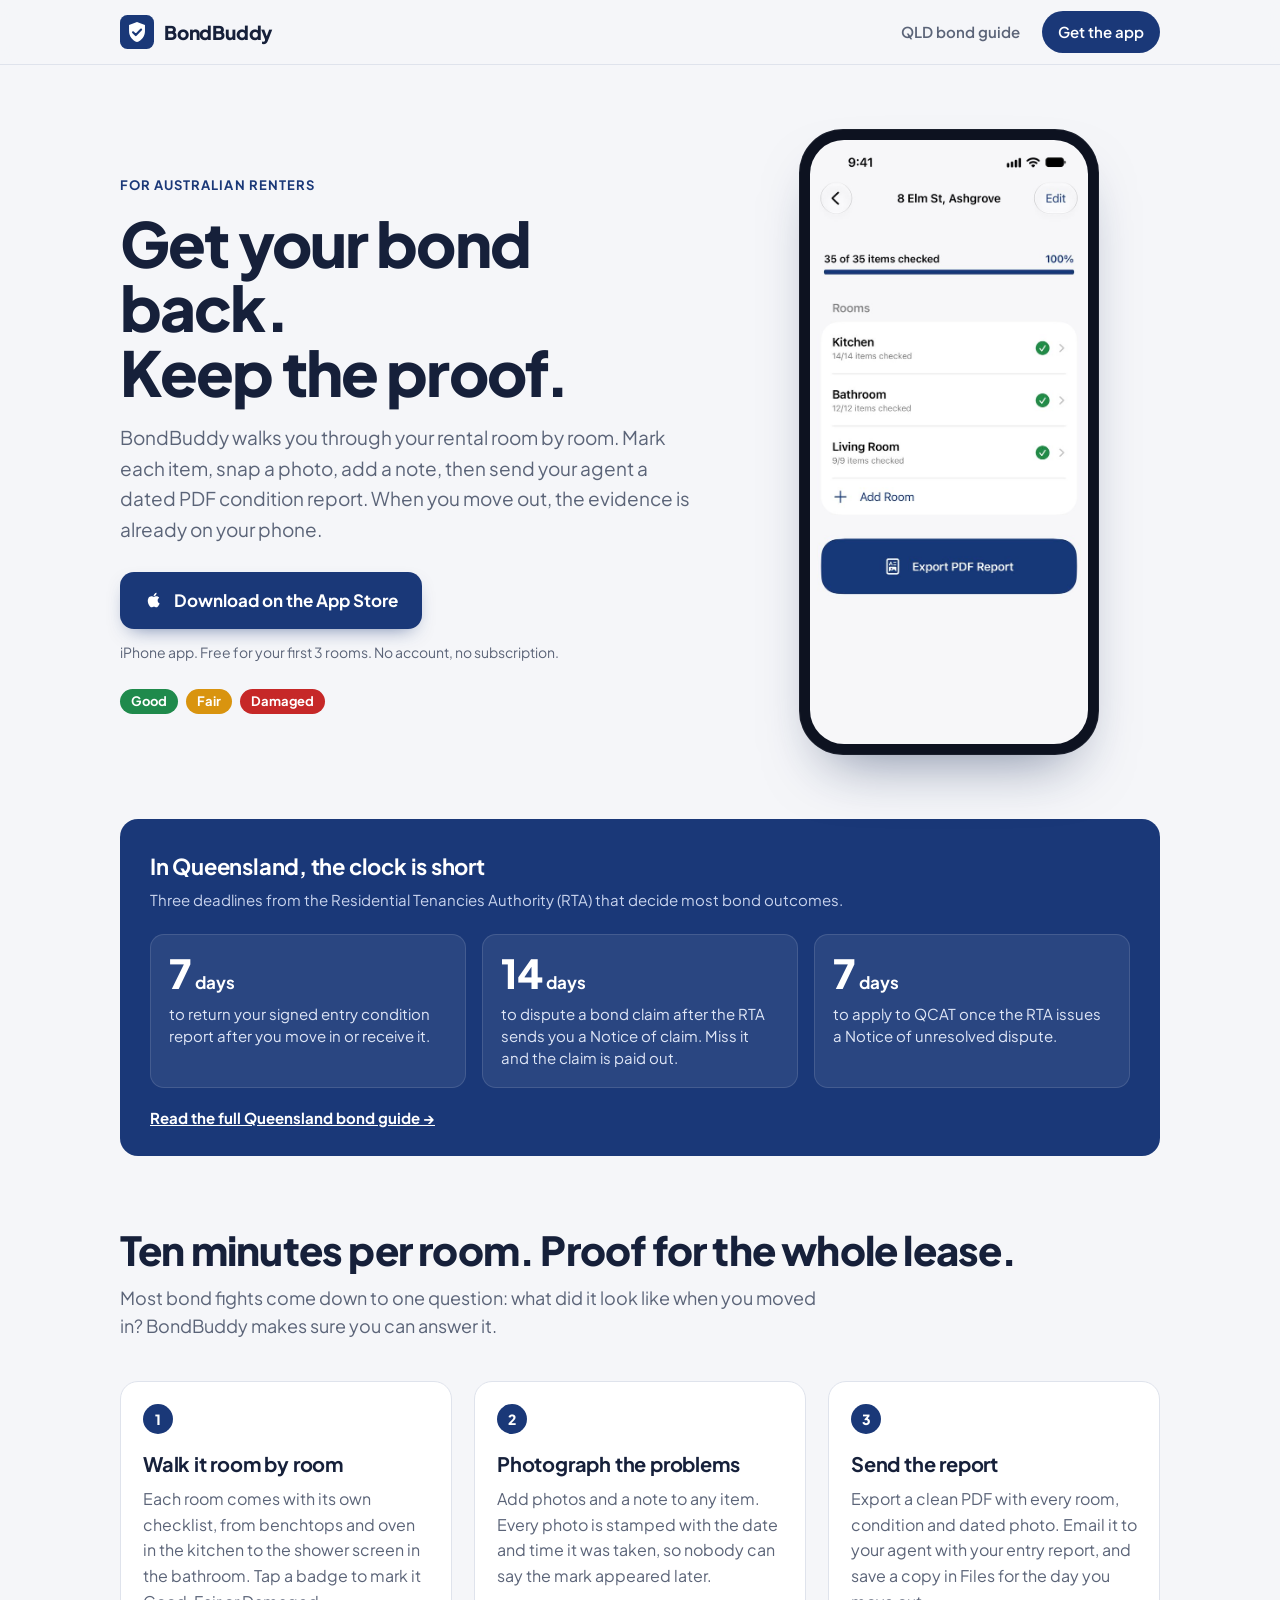
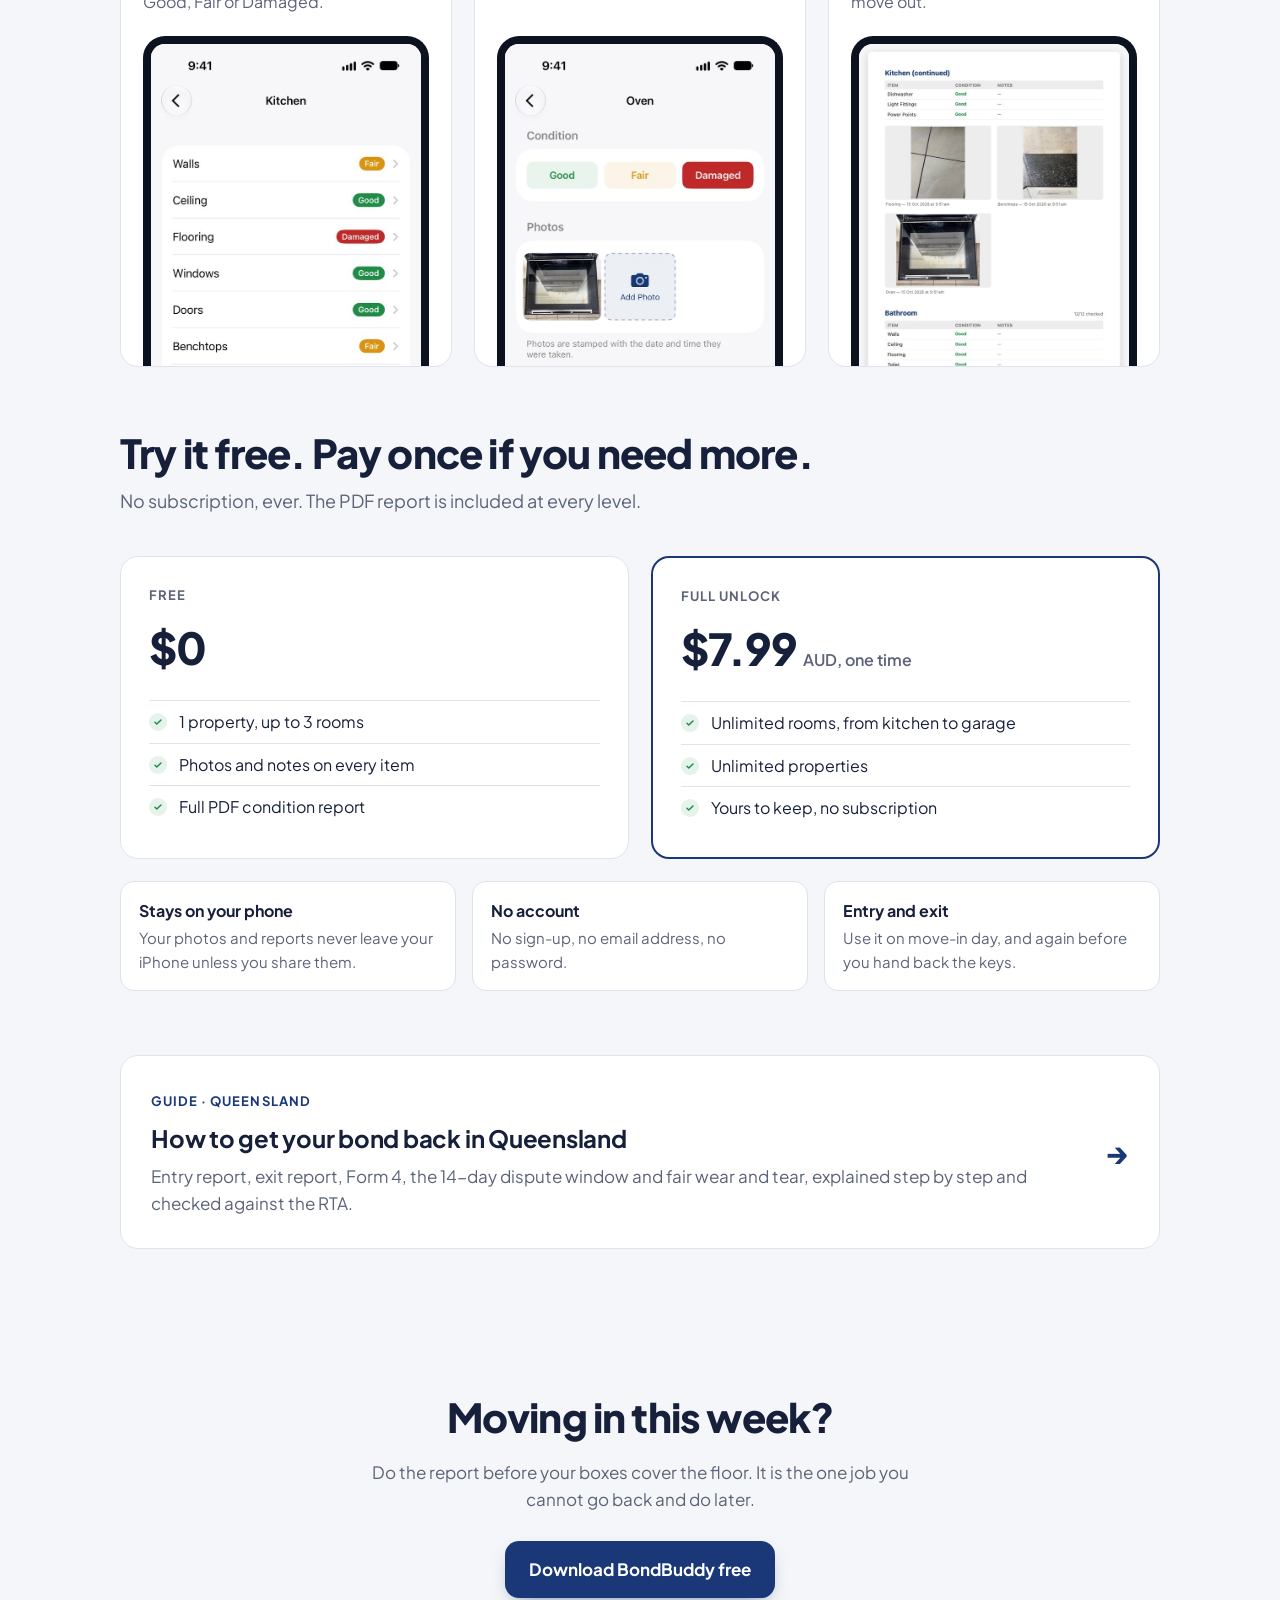
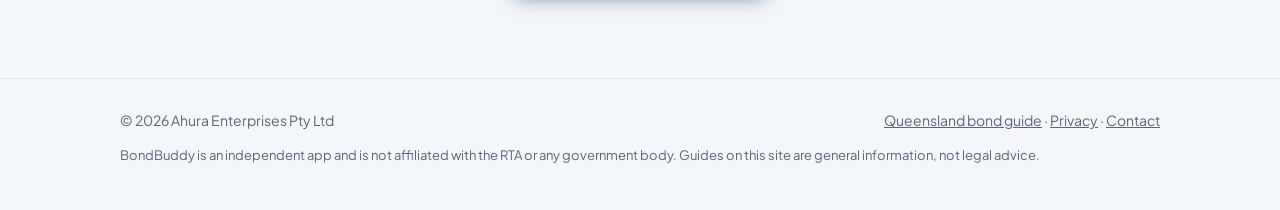
==== index.html @ a448bb07 "Add files via upload" ====
<!doctype html>
<html lang="en-AU">
<head>
  <meta charset="utf-8">
  <meta name="viewport" content="width=device-width, initial-scale=1">
  <title>BondBuddy: Rental Condition Report App for Australian Renters</title>
  <meta name="description" content="Photograph and note every room when you move in or out, then export a time-stamped PDF condition report for your agent. Free for 3 rooms. iPhone app for Australian renters.">
  <link rel="canonical" href="https://bondbuddyapp.com/">
  <link rel="icon" href="favicon.svg" type="image/svg+xml">
  <link rel="apple-touch-icon" href="apple-touch-icon.png">
  <meta name="apple-itunes-app" content="app-id=6800467754">
  <meta property="og:type" content="website">
  <meta property="og:title" content="BondBuddy: get your bond back, keep the proof">
  <meta property="og:description" content="Room-by-room condition reports with time-stamped photos, exported as a PDF for your agent.">
  <meta property="og:url" content="https://bondbuddyapp.com/">
  <meta property="og:image" content="https://bondbuddyapp.com/og-image.jpg">
  <meta name="twitter:card" content="summary_large_image">
  <link rel="preconnect" href="https://fonts.googleapis.com">
  <link rel="preconnect" href="https://fonts.gstatic.com" crossorigin>
  <link href="https://fonts.googleapis.com/css2?family=Plus+Jakarta+Sans:wght@400;600;700;800&display=swap" rel="stylesheet">
  <link rel="stylesheet" href="style.css">
  <script type="application/ld+json">
  {
    "@context": "https://schema.org",
    "@type": "MobileApplication",
    "name": "BondBuddy",
    "operatingSystem": "iOS",
    "applicationCategory": "UtilitiesApplication",
    "description": "Rental condition report app for Australian renters. Photograph and note every room, then export a time-stamped PDF report for your agent.",
    "url": "https://bondbuddyapp.com/",
    "downloadUrl": "https://apps.apple.com/app/bondbuddy/id6800467754",
    "offers": { "@type": "Offer", "price": "0", "priceCurrency": "AUD" },
    "publisher": { "@type": "Organization", "name": "Ahura Enterprises Pty Ltd" }
  }
  </script>
</head>
<body>

<header class="site-header">
  <div class="wrap">
    <a class="brand" href="./">
      <svg viewBox="0 0 64 64" aria-hidden="true"><rect width="64" height="64" rx="14" fill="#1a3878"/><path d="M32 13l15 6v11c0 10.5-6.4 17.6-15 21-8.6-3.4-15-10.5-15-21V19z" fill="#fff"/><path d="M24.5 32.5l5.2 5.2 10-10.4" fill="none" stroke="#1a3878" stroke-width="4" stroke-linecap="round" stroke-linejoin="round"/></svg>
      BondBuddy
    </a>
    <nav class="nav">
      <a class="hide-sm" href="bond-back-queensland.html">QLD bond guide</a>
      <a class="btn-small" href="https://apps.apple.com/app/apple-store/id6800467754?pt=128918970&amp;ct=bondbuddy-web&amp;mt=8">Get the app</a>
    </nav>
  </div>
</header>

<main>

  <section class="hero">
    <div class="wrap">
      <div>
        <span class="eyebrow">For Australian renters</span>
        <h1>Get your bond back. Keep&nbsp;the&nbsp;proof.</h1>
        <p class="lede">BondBuddy walks you through your rental room by room. Mark each item, snap a photo, add a note, then send your agent a dated PDF condition report. When you move out, the evidence is already on your phone.</p>
        <a class="btn" href="https://apps.apple.com/app/apple-store/id6800467754?pt=128918970&amp;ct=bondbuddy-web&amp;mt=8">
          <svg viewBox="0 0 24 24" fill="currentColor" aria-hidden="true"><path d="M16.37 12.6c-.02-2.2 1.8-3.26 1.88-3.31-1.02-1.5-2.62-1.7-3.19-1.73-1.36-.14-2.65.8-3.34.8-.69 0-1.75-.78-2.88-.76-1.48.02-2.85.86-3.61 2.19-1.54 2.67-.39 6.62 1.11 8.79.73 1.06 1.61 2.25 2.75 2.21 1.1-.04 1.52-.71 2.86-.71 1.33 0 1.71.71 2.88.69 1.19-.02 1.94-1.08 2.67-2.15.84-1.23 1.19-2.42 1.21-2.48-.03-.01-2.32-.89-2.34-3.54zM14.2 6.13c.61-.74 1.02-1.76.91-2.78-.88.04-1.94.59-2.57 1.32-.56.65-1.06 1.69-.93 2.69.98.08 1.98-.5 2.59-1.23z"/></svg>
          Download on the App Store
        </a>
        <p class="btn-note">iPhone app. Free for your first 3 rooms. No account, no subscription.</p>
        <div class="hero-badges" aria-hidden="true">
          <span class="badge good">Good</span>
          <span class="badge fair">Fair</span>
          <span class="badge damaged">Damaged</span>
        </div>
      </div>
      <div class="phone">
        <img src="shot-overview.jpg" width="640" height="1391" alt="BondBuddy showing a property with Kitchen, Bathroom and Living Room all checked, 35 of 35 items, and an Export PDF Report button">
      </div>
    </div>
  </section>

  <section class="deadlines" aria-labelledby="dl-title">
    <div class="wrap">
      <div class="panel">
        <h2 id="dl-title">In Queensland, the clock is short</h2>
        <p class="sub">Three deadlines from the Residential Tenancies Authority (RTA) that decide most bond outcomes.</p>
        <div class="deadline-grid">
          <div class="deadline">
            <div class="num">7<span>days</span></div>
            <p>to return your signed entry condition report after you move in or receive it.</p>
          </div>
          <div class="deadline">
            <div class="num">14<span>days</span></div>
            <p>to dispute a bond claim after the RTA sends you a Notice of claim. Miss it and the claim is paid out.</p>
          </div>
          <div class="deadline">
            <div class="num">7<span>days</span></div>
            <p>to apply to QCAT once the RTA issues a Notice of unresolved dispute.</p>
          </div>
        </div>
        <p class="more"><a href="bond-back-queensland.html">Read the full Queensland bond guide →</a></p>
      </div>
    </div>
  </section>

  <section class="block" aria-labelledby="how-title">
    <div class="wrap">
      <h2 id="how-title">Ten minutes per room. Proof for the whole lease.</h2>
      <p class="intro">Most bond fights come down to one question: what did it look like when you moved in? BondBuddy makes sure you can answer it.</p>
      <div class="steps">
        <article class="step">
          <div class="n">1</div>
          <h3>Walk it room by room</h3>
          <p>Each room comes with its own checklist, from benchtops and oven in the kitchen to the shower screen in the bathroom. Tap a badge to mark it Good, Fair or Damaged.</p>
          <div class="shot"><img src="shot-checklist.jpg" width="640" height="1391" loading="lazy" alt="Kitchen checklist with walls, ceiling, flooring, oven and other items marked Good, Fair or Damaged"></div>
        </article>
        <article class="step">
          <div class="n">2</div>
          <h3>Photograph the problems</h3>
          <p>Add photos and a note to any item. Every photo is stamped with the date and time it was taken, so nobody can say the mark appeared later.</p>
          <div class="shot"><img src="shot-item.jpg" width="640" height="1391" loading="lazy" alt="Oven item marked Damaged with a photo of the oven door and the note: grease stains on the inside of the oven door glass"></div>
        </article>
        <article class="step">
          <div class="n">3</div>
          <h3>Send the report</h3>
          <p>Export a clean PDF with every room, condition and dated photo. Email it to your agent with your entry report, and save a copy in Files for the day you move out.</p>
          <div class="shot"><img src="shot-report.jpg" width="640" height="881" loading="lazy" alt="Page of the exported PDF report showing kitchen items, dated photos and a bathroom table"></div>
        </article>
      </div>
    </div>
  </section>

  <section class="block" style="padding-top:0" aria-labelledby="price-title">
    <div class="wrap">
      <h2 id="price-title">Try it free. Pay once if you need more.</h2>
      <p class="intro">No subscription, ever. The PDF report is included at every level.</p>
      <div class="pricing">
        <div class="plan">
          <div class="label">Free</div>
          <div class="price">$0</div>
          <ul>
            <li>1 property, up to 3 rooms</li>
            <li>Photos and notes on every item</li>
            <li>Full PDF condition report</li>
          </ul>
        </div>
        <div class="plan featured">
          <div class="label">Full unlock</div>
          <div class="price">$7.99 <small>AUD, one time</small></div>
          <ul>
            <li>Unlimited rooms, from kitchen to garage</li>
            <li>Unlimited properties</li>
            <li>Yours to keep, no subscription</li>
          </ul>
        </div>
      </div>
      <div class="promise">
        <div><strong>Stays on your phone</strong>Your photos and reports never leave your iPhone unless you share them.</div>
        <div><strong>No account</strong>No sign-up, no email address, no password.</div>
        <div><strong>Entry and exit</strong>Use it on move-in day, and again before you hand back the keys.</div>
      </div>
    </div>
  </section>

  <section class="block" style="padding-top:0">
    <div class="wrap">
      <a class="guide-card" href="bond-back-queensland.html">
        <div>
          <span class="eyebrow">Guide · Queensland</span>
          <h3>How to get your bond back in Queensland</h3>
          <p>Entry report, exit report, Form 4, the 14-day dispute window and fair wear and tear, explained step by step and checked against the RTA.</p>
        </div>
        <div class="arrow" aria-hidden="true">→</div>
      </a>
    </div>
  </section>

  <section class="cta">
    <div class="wrap">
      <h2 class="block-h" style="font-size:clamp(28px,3.6vw,40px);letter-spacing:-0.02em;margin:0 0 10px;font-weight:800">Moving in this week?</h2>
      <p>Do the report before your boxes cover the floor. It is the one job you cannot go back and do later.</p>
      <a class="btn" href="https://apps.apple.com/app/apple-store/id6800467754?pt=128918970&amp;ct=bondbuddy-web&amp;mt=8">Download BondBuddy free</a>
    </div>
  </section>

</main>

<footer class="site-footer">
  <div class="wrap">
    <span>© 2026 Ahura Enterprises Pty Ltd</span>
    <span><a href="bond-back-queensland.html">Queensland bond guide</a> · <a href="privacy.html">Privacy</a> · <a href="mailto:ahuraenterprises@icloud.com">Contact</a></span>
    <span class="fine">BondBuddy is an independent app and is not affiliated with the RTA or any government body. Guides on this site are general information, not legal advice.</span>
  </div>
</footer>

</body>
</html>
---- style.css ----
/* BondBuddy website — shared styles */
:root {
  --navy: #1a3878;
  --navy-deep: #0f2350;
  --ink: #16203a;
  --muted: #5b6478;
  --line: #dfe3ec;
  --paper: #f5f6f9;
  --card: #ffffff;
  --good: #1f8a4c;
  --good-bg: #e5f3ea;
  --fair: #d9940f;
  --fair-bg: #fcf1dc;
  --damaged: #c62828;
  --damaged-bg: #fbe4e4;
  --radius: 18px;
  --maxw: 1080px;
}

* { box-sizing: border-box; }
html { -webkit-text-size-adjust: 100%; }
body {
  margin: 0;
  background: var(--paper);
  color: var(--ink);
  font-family: "Plus Jakarta Sans", -apple-system, BlinkMacSystemFont, "Segoe UI", sans-serif;
  font-size: 17px;
  line-height: 1.6;
}
img { max-width: 100%; height: auto; display: block; }
a { color: var(--navy); }
a:hover { color: var(--navy-deep); }

.wrap { max-width: var(--maxw); margin: 0 auto; padding: 0 20px; }

/* ---------- Header ---------- */
.site-header {
  position: sticky; top: 0; z-index: 10;
  background: rgba(245, 246, 249, 0.92);
  backdrop-filter: saturate(160%) blur(10px);
  -webkit-backdrop-filter: saturate(160%) blur(10px);
  border-bottom: 1px solid var(--line);
}
.site-header .wrap {
  display: flex; align-items: center; justify-content: space-between;
  height: 64px; gap: 16px;
}
.brand {
  display: flex; align-items: center; gap: 10px;
  text-decoration: none; color: var(--ink);
  font-weight: 800; font-size: 19px; letter-spacing: -0.01em;
}
.brand svg { width: 34px; height: 34px; flex: none; }
.nav { display: flex; align-items: center; gap: 22px; }
.nav a { text-decoration: none; color: var(--muted); font-weight: 600; font-size: 15px; }
.nav a:hover { color: var(--ink); }
.nav .btn-small {
  background: var(--navy); color: #fff; padding: 9px 16px; border-radius: 999px;
}
.nav .btn-small:hover { background: var(--navy-deep); color: #fff; }
@media (max-width: 640px) {
  .nav .hide-sm { display: none; }
}

/* ---------- Buttons ---------- */
.btn {
  display: inline-flex; align-items: center; gap: 10px;
  background: var(--navy); color: #fff; text-decoration: none;
  font-weight: 700; font-size: 17px;
  padding: 15px 24px; border-radius: 14px;
  box-shadow: 0 8px 20px -10px rgba(26, 56, 120, 0.7);
}
.btn:hover { background: var(--navy-deep); color: #fff; }
.btn svg { width: 20px; height: 20px; }
.btn-note { color: var(--muted); font-size: 14px; margin-top: 12px; }

/* ---------- Condition badges (the visual motif) ---------- */
.badge {
  display: inline-block; font-weight: 700; font-size: 13px; line-height: 1;
  padding: 6px 11px; border-radius: 999px; color: #fff; white-space: nowrap;
}
.badge.good { background: var(--good); }
.badge.fair { background: var(--fair); }
.badge.damaged { background: var(--damaged); }

/* ---------- Hero ---------- */
.hero { padding: 64px 0 40px; }
.hero .wrap {
  display: grid; grid-template-columns: 1.15fr 0.85fr; gap: 48px; align-items: center;
}
.eyebrow {
  display: inline-flex; align-items: center; gap: 8px;
  font-size: 13px; font-weight: 700; letter-spacing: 0.08em; text-transform: uppercase;
  color: var(--navy);
}
h1 {
  font-size: clamp(38px, 5.6vw, 62px); line-height: 1.04; letter-spacing: -0.03em;
  margin: 14px 0 18px; font-weight: 800;
}
h1 .strike { position: relative; white-space: nowrap; }
.lede { font-size: 19px; color: var(--muted); max-width: 34em; margin: 0 0 28px; }
.hero-badges { display: flex; gap: 8px; margin-top: 26px; flex-wrap: wrap; }

.phone {
  background: #0d1220; border-radius: 44px; padding: 11px;
  box-shadow: 0 30px 60px -28px rgba(15, 35, 80, 0.55), 0 0 0 1px rgba(255,255,255,0.06) inset;
  max-width: 300px; margin: 0 auto;
}
.phone img { border-radius: 34px; width: 100%; }

@media (max-width: 820px) {
  .hero { padding-top: 36px; }
  .hero .wrap { grid-template-columns: 1fr; gap: 36px; }
  .phone { max-width: 250px; }
}

/* ---------- Deadline strip ---------- */
.deadlines { padding: 24px 0 8px; }
.deadlines .panel {
  background: var(--navy); color: #fff; border-radius: var(--radius);
  padding: 30px 30px 26px;
}
.deadlines h2 { color: #fff; font-size: 22px; margin: 0 0 4px; letter-spacing: -0.01em; }
.deadlines .sub { color: #c9d4ee; margin: 0 0 22px; font-size: 15px; }
.deadline-grid { display: grid; grid-template-columns: repeat(3, 1fr); gap: 16px; }
.deadline {
  background: rgba(255,255,255,0.07); border: 1px solid rgba(255,255,255,0.12);
  border-radius: 14px; padding: 18px;
}
.deadline .num { font-size: 40px; font-weight: 800; line-height: 1; letter-spacing: -0.03em; }
.deadline .num span { font-size: 17px; font-weight: 700; margin-left: 4px; letter-spacing: 0; }
.deadline p { margin: 10px 0 0; font-size: 15px; color: #dfe6f6; line-height: 1.45; }
.deadlines .more { margin: 18px 0 0; font-size: 15px; }
.deadlines .more a { color: #fff; font-weight: 700; }
@media (max-width: 760px) { .deadline-grid { grid-template-columns: 1fr; } }

/* ---------- Steps ---------- */
section.block { padding: 64px 0; }
.block h2 {
  font-size: clamp(28px, 3.6vw, 40px); line-height: 1.1; letter-spacing: -0.02em;
  margin: 0 0 12px; font-weight: 800;
}
.block .intro { color: var(--muted); max-width: 40em; margin: 0 0 40px; font-size: 18px; }

.steps { display: grid; grid-template-columns: repeat(3, 1fr); gap: 22px; }
.step {
  background: var(--card); border: 1px solid var(--line); border-radius: var(--radius);
  padding: 22px 22px 0; display: flex; flex-direction: column; overflow: hidden;
}
.step .n {
  width: 30px; height: 30px; border-radius: 50%; background: var(--navy); color: #fff;
  display: grid; place-items: center; font-weight: 800; font-size: 14px;
}
.step h3 { font-size: 20px; margin: 14px 0 6px; letter-spacing: -0.01em; }
.step p { margin: 0 0 22px; color: var(--muted); font-size: 16px; }
.step .shot {
  margin-top: auto; border-radius: 22px 22px 0 0; overflow: hidden;
  border: 8px solid #0d1220; border-bottom: 0; max-height: 330px;
}
@media (max-width: 860px) { .steps { grid-template-columns: 1fr; } .step .shot { max-width: 300px; margin-left: auto; margin-right: auto; } }

/* ---------- Pricing ---------- */
.pricing { display: grid; grid-template-columns: 1fr 1fr; gap: 22px; }
.plan {
  background: var(--card); border: 1px solid var(--line); border-radius: var(--radius);
  padding: 28px;
}
.plan.featured { border: 2px solid var(--navy); }
.plan .label { font-size: 13px; font-weight: 700; letter-spacing: 0.08em; text-transform: uppercase; color: var(--muted); }
.plan .price { font-size: 44px; font-weight: 800; letter-spacing: -0.03em; margin: 6px 0 2px; }
.plan .price small { font-size: 16px; font-weight: 600; color: var(--muted); letter-spacing: 0; }
.plan ul { list-style: none; padding: 0; margin: 18px 0 0; }
.plan li { padding: 8px 0 8px 30px; position: relative; border-top: 1px solid var(--line); font-size: 16px; }
.plan li::before {
  content: ""; position: absolute; left: 0; top: 12px; width: 18px; height: 18px; border-radius: 50%;
  background: var(--good-bg) url("data:image/svg+xml,%3Csvg xmlns='http://www.w3.org/2000/svg' viewBox='0 0 20 20'%3E%3Cpath d='M5 10.5l3 3 7-7' fill='none' stroke='%231f8a4c' stroke-width='2.4' stroke-linecap='round' stroke-linejoin='round'/%3E%3C/svg%3E") center/12px no-repeat;
}
.promise {
  margin-top: 22px; display: grid; grid-template-columns: repeat(3, 1fr); gap: 16px;
}
.promise div { background: var(--card); border: 1px solid var(--line); border-radius: 14px; padding: 16px 18px; font-size: 15px; color: var(--muted); }
.promise strong { display: block; color: var(--ink); font-size: 16px; margin-bottom: 2px; }
@media (max-width: 760px) { .pricing, .promise { grid-template-columns: 1fr; } }

/* ---------- Guide card ---------- */
.guide-card {
  display: grid; grid-template-columns: 1fr auto; gap: 24px; align-items: center;
  background: var(--card); border: 1px solid var(--line); border-radius: var(--radius); padding: 30px;
  text-decoration: none; color: var(--ink);
}
.guide-card:hover { border-color: var(--navy); }
.guide-card h3 { font-size: 24px; margin: 6px 0 6px; letter-spacing: -0.01em; }
.guide-card p { margin: 0; color: var(--muted); }
.guide-card .arrow { font-size: 30px; color: var(--navy); font-weight: 800; }

/* ---------- Final CTA ---------- */
.cta { text-align: center; padding: 72px 0 80px; }
.cta h2 { margin-bottom: 10px; }
.cta p { color: var(--muted); margin: 0 auto 28px; max-width: 32em; }

/* ---------- Footer ---------- */
.site-footer { border-top: 1px solid var(--line); padding: 30px 0 44px; font-size: 14px; color: var(--muted); }
.site-footer .wrap { display: flex; flex-wrap: wrap; justify-content: space-between; gap: 14px 30px; }
.site-footer a { color: var(--muted); }
.site-footer .fine { flex-basis: 100%; font-size: 13px; }

/* ---------- Article (guide pages) ---------- */
.article { padding: 44px 0 30px; }
.article .wrap { max-width: 760px; }
.crumbs { font-size: 14px; color: var(--muted); }
.crumbs a { color: var(--muted); }
.article h1 { font-size: clamp(34px, 5vw, 50px); margin-top: 10px; }
.checked {
  display: inline-flex; align-items: center; gap: 8px; font-size: 14px; color: var(--good);
  background: var(--good-bg); padding: 6px 12px; border-radius: 999px; font-weight: 600;
}
.article h2 {
  font-size: 28px; letter-spacing: -0.02em; line-height: 1.2; margin: 48px 0 12px; font-weight: 800;
  scroll-margin-top: 80px;
}
.article h3 { font-size: 20px; margin: 28px 0 8px; }
.article p, .article li { font-size: 17.5px; }
.article ul, .article ol { padding-left: 22px; }
.article li { margin: 6px 0; }
.form-tag {
  font-size: 0.85em; font-weight: 700; color: var(--navy); background: #e6ecf8;
  padding: 2px 8px; border-radius: 6px; white-space: nowrap;
}

.answer {
  background: var(--card); border: 1px solid var(--line); border-left: 5px solid var(--navy);
  border-radius: 14px; padding: 20px 22px; margin: 26px 0;
}
.answer p { margin: 0; }

.timeline { list-style: none; padding: 0 !important; margin: 26px 0; position: relative; }
.timeline::before { content: ""; position: absolute; left: 15px; top: 8px; bottom: 8px; width: 2px; background: var(--line); }
.timeline li { position: relative; padding: 0 0 18px 48px; margin: 0; }
.timeline li::before {
  content: ""; position: absolute; left: 7px; top: 6px; width: 18px; height: 18px; border-radius: 50%;
  background: var(--card); border: 3px solid var(--navy);
}
.timeline strong { display: block; }
.timeline span { color: var(--muted); font-size: 16px; }

.toc { background: var(--card); border: 1px solid var(--line); border-radius: 14px; padding: 18px 22px; margin: 26px 0; }
.toc strong { font-size: 14px; letter-spacing: 0.06em; text-transform: uppercase; color: var(--muted); }
.toc ol { margin: 8px 0 0; }
.toc li { font-size: 16px; margin: 4px 0; }

table.compare { width: 100%; border-collapse: separate; border-spacing: 0; margin: 20px 0; font-size: 16px; background: var(--card); border: 1px solid var(--line); border-radius: 14px; overflow: hidden; }
table.compare th, table.compare td { text-align: left; padding: 13px 16px; vertical-align: top; border-top: 1px solid var(--line); }
table.compare thead th { border-top: 0; background: #eef1f7; font-size: 14px; }
table.compare td:first-child { width: 50%; }
@media (max-width: 600px) {
  table.compare, table.compare tbody, table.compare tr, table.compare td { display: block; width: 100% !important; }
  table.compare thead { display: none; }
  table.compare tr { border-top: 1px solid var(--line); padding: 6px 0; }
  table.compare td { border: 0; padding: 6px 16px; }
  table.compare td::before { content: attr(data-label); display: block; margin-bottom: 4px; }
}

.tip {
  background: var(--fair-bg); border-radius: 14px; padding: 18px 22px; margin: 22px 0;
}
.tip p { margin: 0; }
.tip strong { color: #8a5a00; }

.checklist { list-style: none; padding: 0 !important; }
.checklist li { padding-left: 34px; position: relative; }
.checklist li::before {
  content: ""; position: absolute; left: 0; top: 4px; width: 20px; height: 20px; border-radius: 6px;
  border: 2px solid var(--navy);
}

.app-box {
  display: grid; grid-template-columns: 120px 1fr; gap: 22px; align-items: center;
  background: var(--card); border: 1px solid var(--line); border-radius: var(--radius); padding: 22px; margin: 40px 0 10px;
}
.app-box img { border-radius: 16px; border: 6px solid #0d1220; }
.app-box h3 { margin: 0 0 6px; }
.app-box p { margin: 0 0 14px; color: var(--muted); font-size: 16px; }
@media (max-width: 560px) { .app-box { grid-template-columns: 1fr; } .app-box img { max-width: 140px; } }

.sources { font-size: 15px; color: var(--muted); border-top: 1px solid var(--line); margin-top: 48px; padding-top: 10px; }
.sources li { font-size: 15px; }
.disclaimer { font-size: 14px; color: var(--muted); }
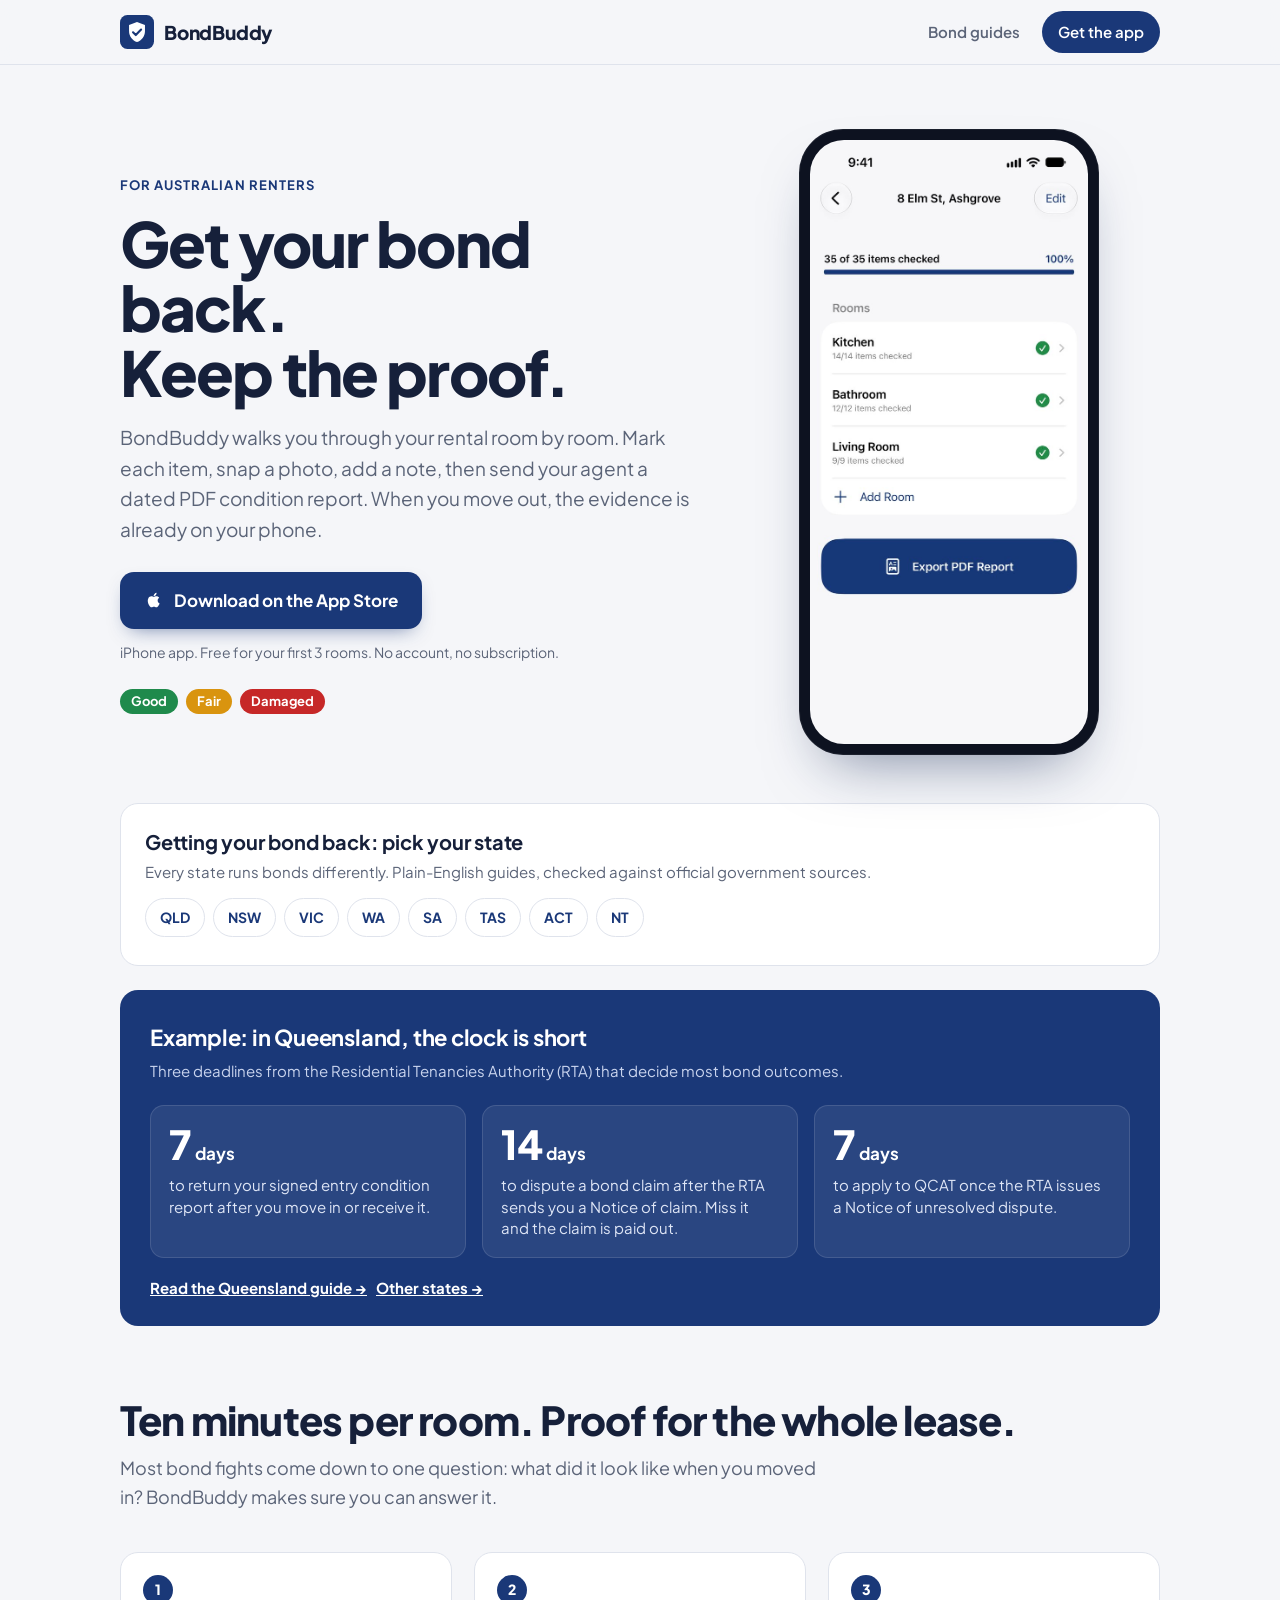
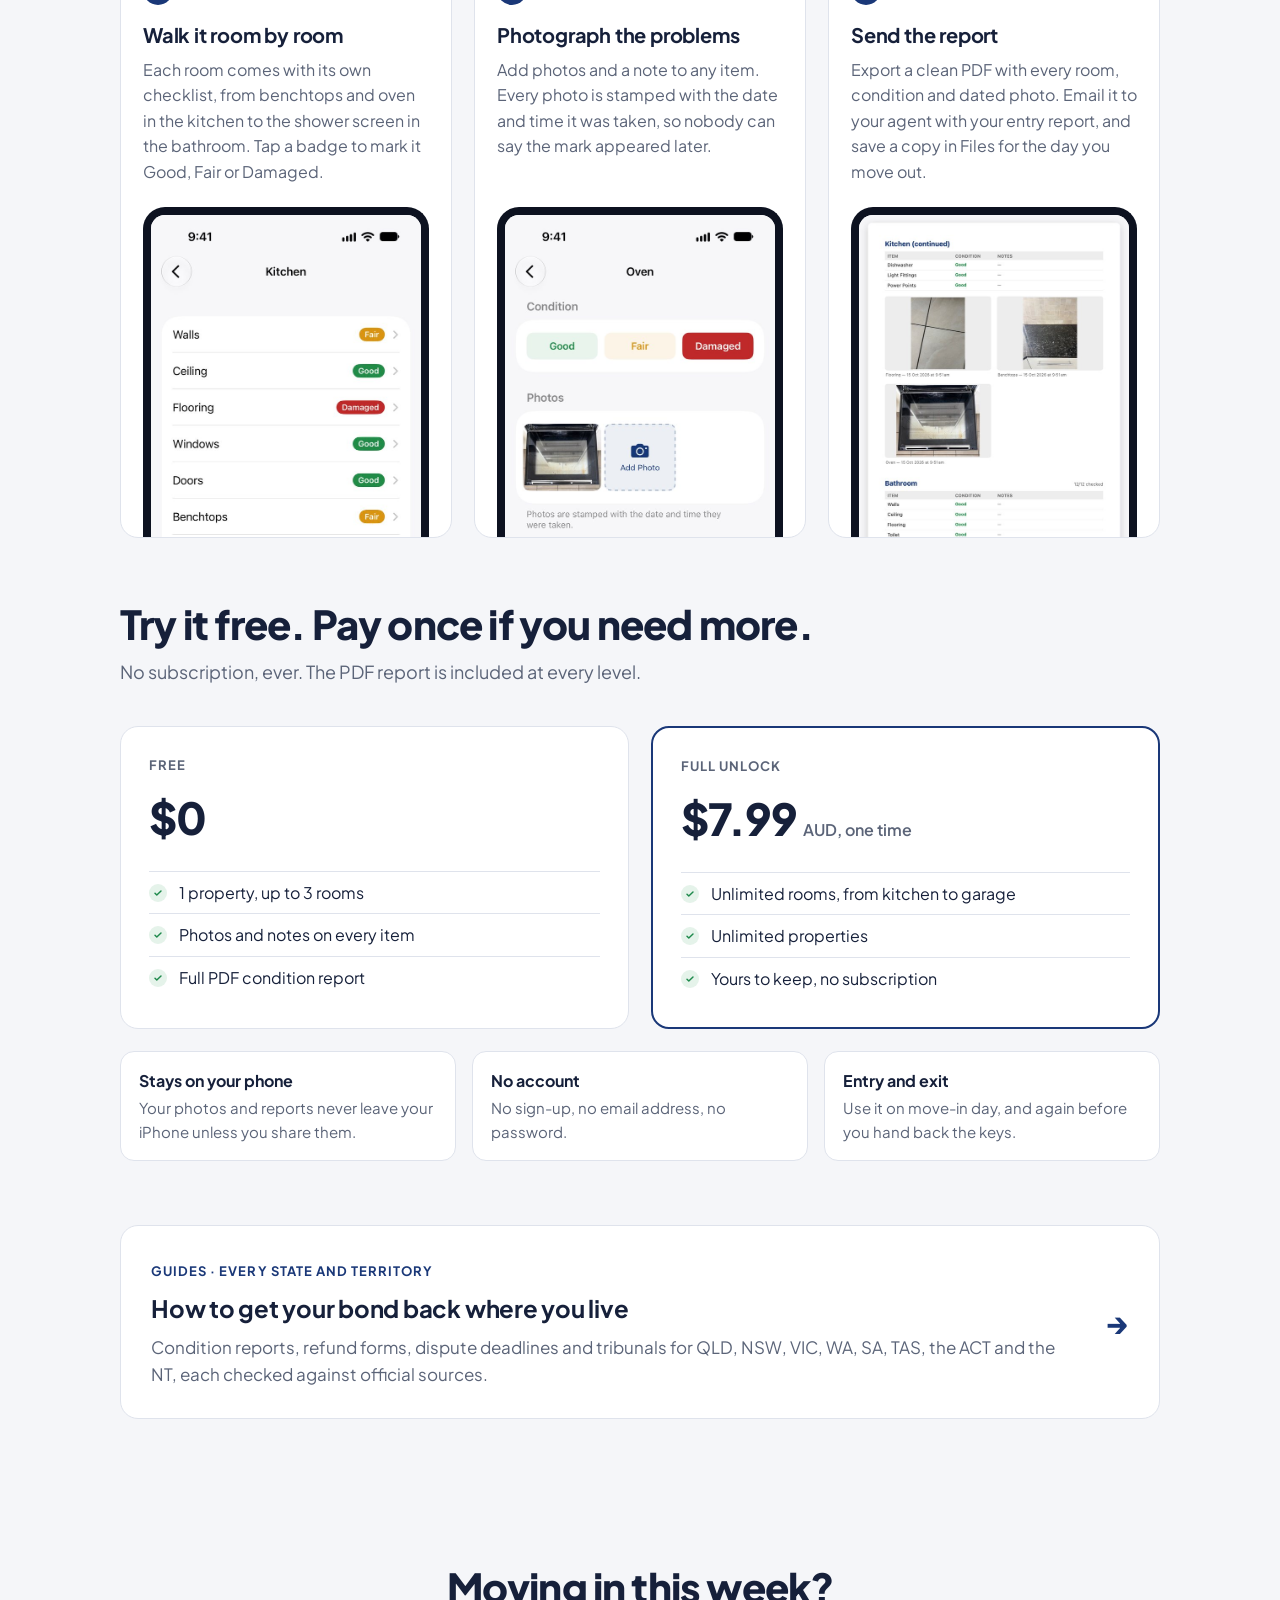
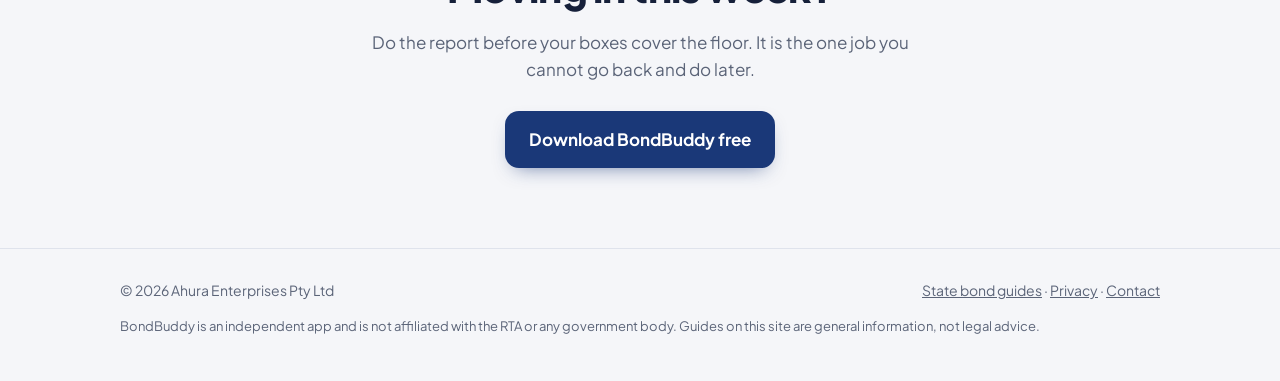
==== commit 14216afd: "Add files via upload" ====
--- a/index.html
+++ b/index.html
@@ -43,7 +43,7 @@
       BondBuddy
     </a>
     <nav class="nav">
-      <a class="hide-sm" href="bond-back-queensland.html">QLD bond guide</a>
+      <a class="hide-sm" href="guides.html">Bond guides</a>
       <a class="btn-small" href="https://apps.apple.com/app/apple-store/id6800467754?pt=128918970&amp;ct=bondbuddy-web&amp;mt=8">Get the app</a>
     </nav>
   </div>
@@ -74,10 +74,20 @@
     </div>
   </section>
 
+  <section class="states-band" aria-labelledby="st-title">
+    <div class="wrap">
+      <div class="panel">
+        <h2 id="st-title">Getting your bond back: pick your state</h2>
+        <p>Every state runs bonds differently. Plain-English guides, checked against official government sources.</p>
+        <nav class="state-row" aria-label="Bond guides by state"><a href="bond-back-queensland.html">QLD</a><a href="bond-back-nsw.html">NSW</a><a href="bond-back-victoria.html">VIC</a><a href="bond-back-wa.html">WA</a><a href="bond-back-sa.html">SA</a><a href="bond-back-tasmania.html">TAS</a><a href="bond-back-act.html">ACT</a><a href="bond-back-nt.html">NT</a></nav>
+      </div>
+    </div>
+  </section>
+
   <section class="deadlines" aria-labelledby="dl-title">
     <div class="wrap">
       <div class="panel">
-        <h2 id="dl-title">In Queensland, the clock is short</h2>
+        <h2 id="dl-title">Example: in Queensland, the clock is short</h2>
         <p class="sub">Three deadlines from the Residential Tenancies Authority (RTA) that decide most bond outcomes.</p>
         <div class="deadline-grid">
           <div class="deadline">
@@ -93,7 +103,7 @@
             <p>to apply to QCAT once the RTA issues a Notice of unresolved dispute.</p>
           </div>
         </div>
-        <p class="more"><a href="bond-back-queensland.html">Read the full Queensland bond guide →</a></p>
+        <p class="more"><a href="bond-back-queensland.html">Read the Queensland guide →</a> &nbsp; <a href="guides.html">Other states →</a></p>
       </div>
     </div>
   </section>
@@ -159,11 +169,11 @@
 
   <section class="block" style="padding-top:0">
     <div class="wrap">
-      <a class="guide-card" href="bond-back-queensland.html">
+      <a class="guide-card" href="guides.html">
         <div>
-          <span class="eyebrow">Guide · Queensland</span>
-          <h3>How to get your bond back in Queensland</h3>
-          <p>Entry report, exit report, Form 4, the 14-day dispute window and fair wear and tear, explained step by step and checked against the RTA.</p>
+          <span class="eyebrow">Guides · Every state and territory</span>
+          <h3>How to get your bond back where you live</h3>
+          <p>Condition reports, refund forms, dispute deadlines and tribunals for QLD, NSW, VIC, WA, SA, TAS, the ACT and the NT, each checked against official sources.</p>
         </div>
         <div class="arrow" aria-hidden="true">→</div>
       </a>
@@ -183,7 +193,7 @@
 <footer class="site-footer">
   <div class="wrap">
     <span>© 2026 Ahura Enterprises Pty Ltd</span>
-    <span><a href="bond-back-queensland.html">Queensland bond guide</a> · <a href="privacy.html">Privacy</a> · <a href="mailto:ahuraenterprises@icloud.com">Contact</a></span>
+    <span><a href="guides.html">State bond guides</a> · <a href="privacy.html">Privacy</a> · <a href="mailto:ahuraenterprises@icloud.com">Contact</a></span>
     <span class="fine">BondBuddy is an independent app and is not affiliated with the RTA or any government body. Guides on this site are general information, not legal advice.</span>
   </div>
 </footer>
--- a/style.css
+++ b/style.css
@@ -285,3 +285,22 @@
 .sources { font-size: 15px; color: var(--muted); border-top: 1px solid var(--line); margin-top: 48px; padding-top: 10px; }
 .sources li { font-size: 15px; }
 .disclaimer { font-size: 14px; color: var(--muted); }
+
+/* ---------- State chooser ---------- */
+.state-row { display: flex; flex-wrap: wrap; gap: 8px; margin: 14px 0 6px; }
+.state-row a {
+  text-decoration: none; font-weight: 700; font-size: 14px; color: var(--navy);
+  background: var(--card); border: 1px solid var(--line); border-radius: 999px; padding: 7px 14px;
+}
+.state-row a:hover { border-color: var(--navy); }
+.state-row a.here { background: var(--navy); color: #fff; border-color: var(--navy); }
+.states-band { padding: 8px 0 0; }
+.states-band .panel { background: var(--card); border: 1px solid var(--line); border-radius: var(--radius); padding: 22px 24px; }
+.states-band h2 { font-size: 20px; margin: 0 0 2px; letter-spacing: -0.01em; }
+.states-band p { margin: 0; color: var(--muted); font-size: 15px; }
+.guide-grid { display: grid; grid-template-columns: repeat(2, 1fr); gap: 14px; margin-top: 26px; }
+.guide-grid a { display: block; text-decoration: none; color: var(--ink); background: var(--card); border: 1px solid var(--line); border-radius: 14px; padding: 18px 20px; }
+.guide-grid a:hover { border-color: var(--navy); }
+.guide-grid strong { display: block; font-size: 18px; }
+.guide-grid span { color: var(--muted); font-size: 15px; }
+@media (max-width: 600px) { .guide-grid { grid-template-columns: 1fr; } }
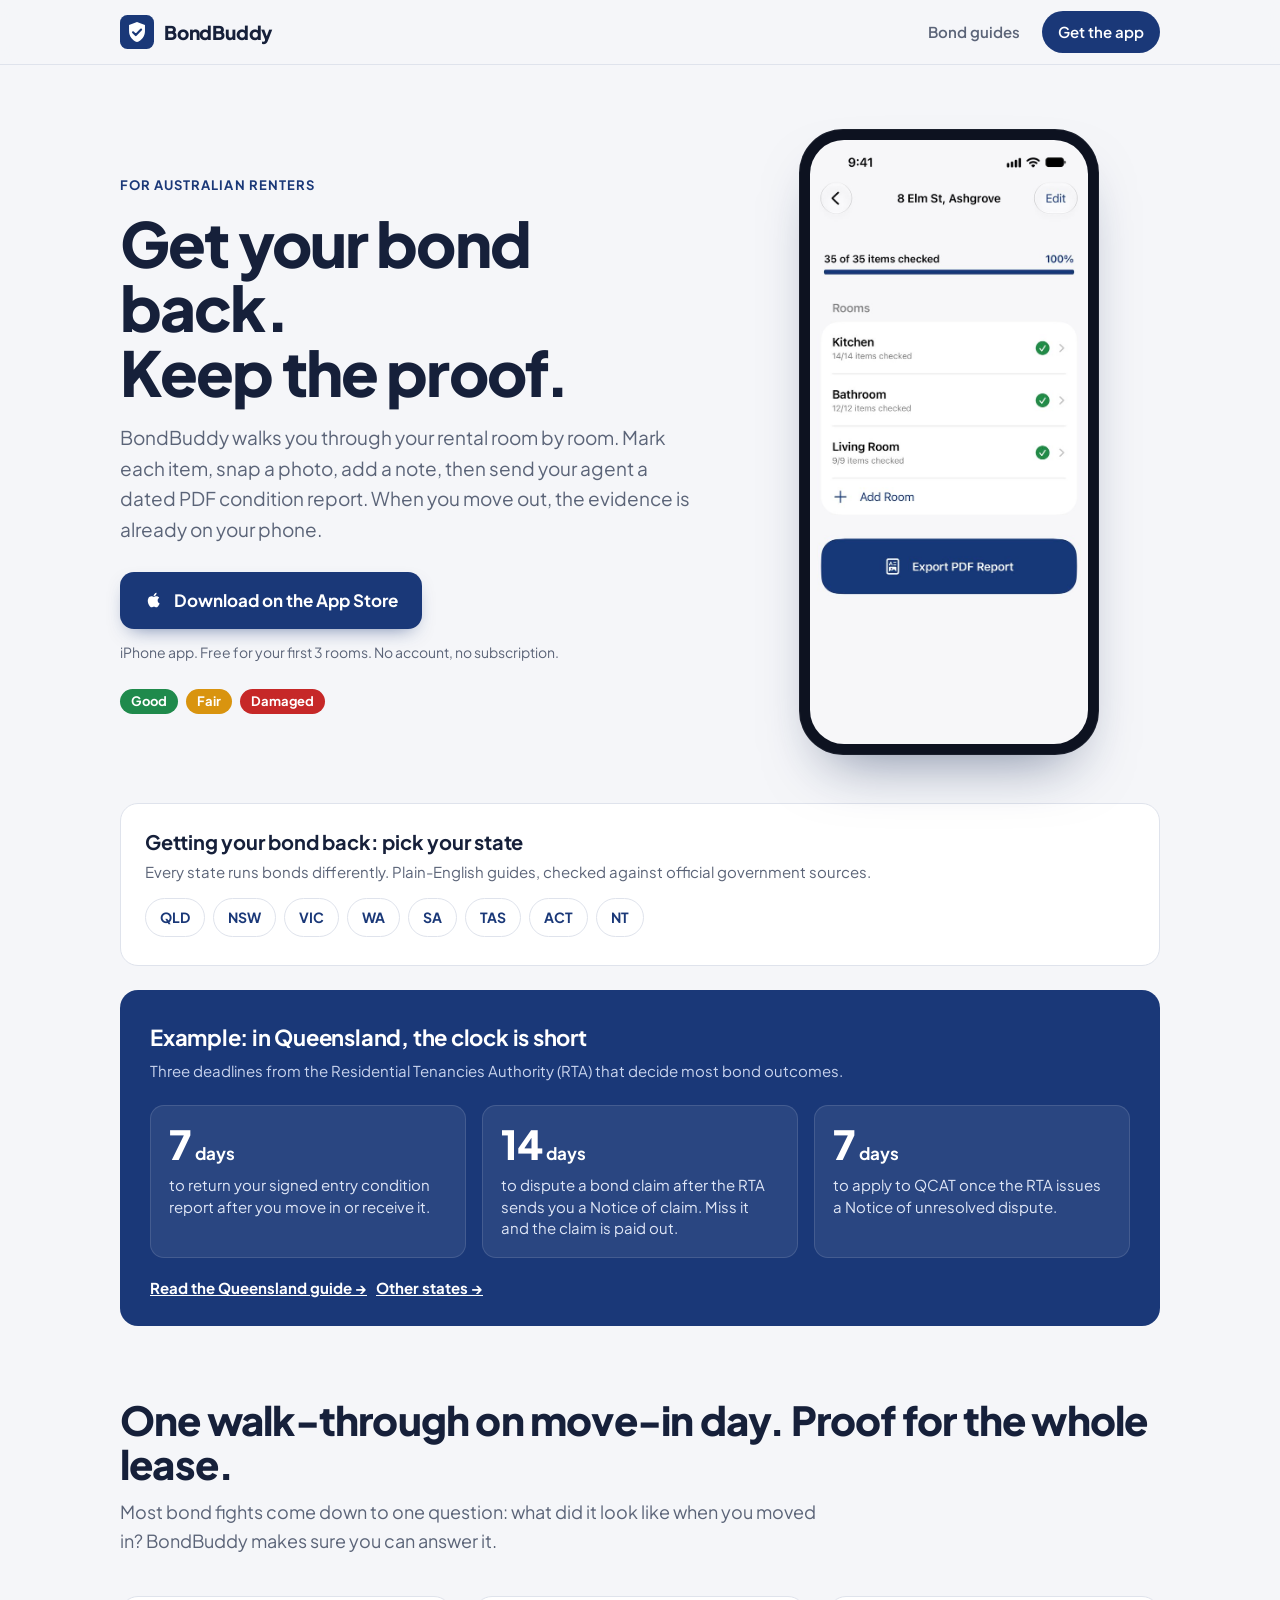
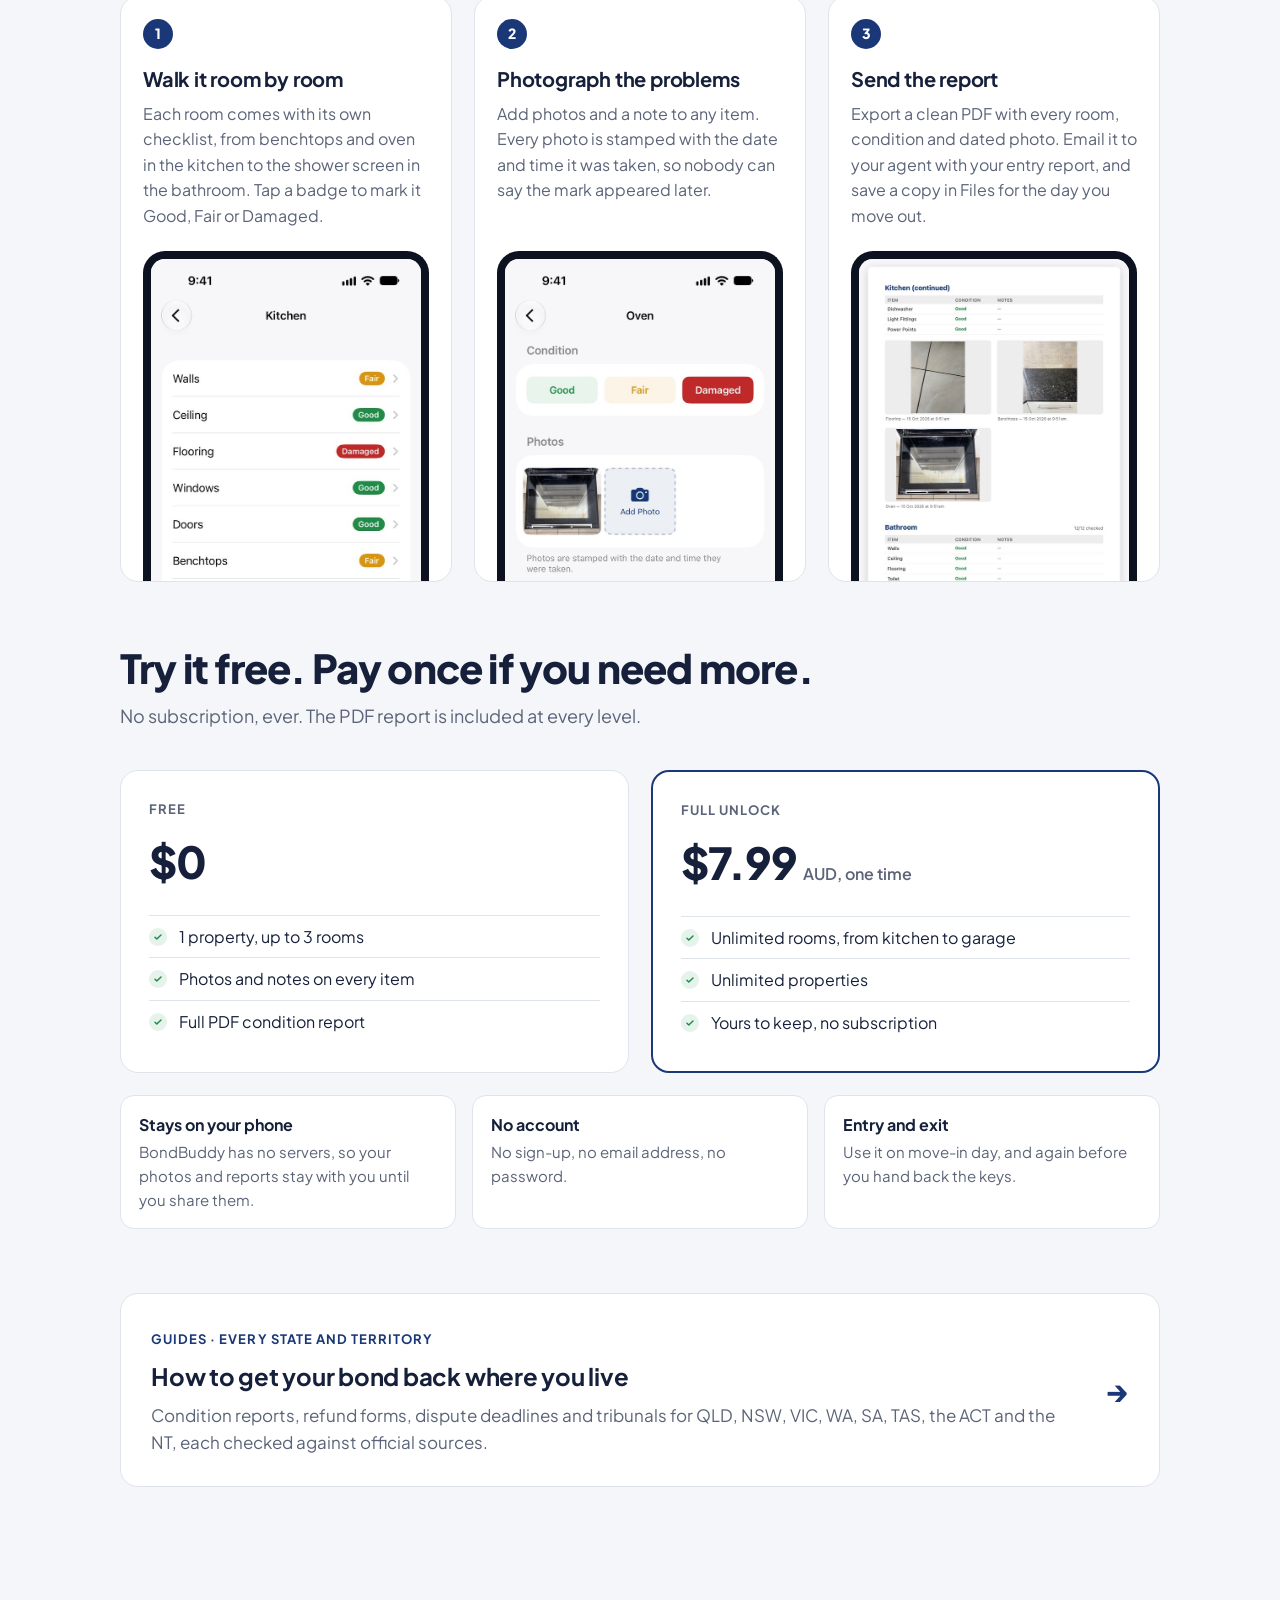
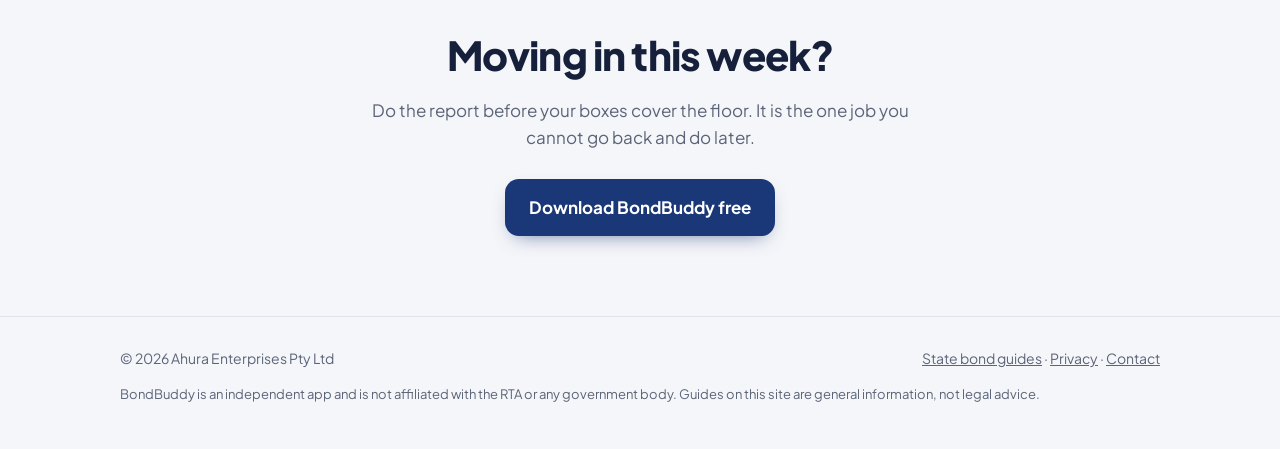
==== commit b68748f5: "Homepage: replace unverifiable time claim and soften data-storage wording Co-Authored-By: Claude Opu" ====
--- a/index.html
+++ b/index.html
@@ -110,7 +110,7 @@
 
   <section class="block" aria-labelledby="how-title">
     <div class="wrap">
-      <h2 id="how-title">Ten minutes per room. Proof for the whole lease.</h2>
+      <h2 id="how-title">One walk-through on move-in day. Proof for the whole lease.</h2>
       <p class="intro">Most bond fights come down to one question: what did it look like when you moved in? BondBuddy makes sure you can answer it.</p>
       <div class="steps">
         <article class="step">
@@ -160,7 +160,7 @@
         </div>
       </div>
       <div class="promise">
-        <div><strong>Stays on your phone</strong>Your photos and reports never leave your iPhone unless you share them.</div>
+        <div><strong>Stays on your phone</strong>BondBuddy has no servers, so your photos and reports stay with you until you share them.</div>
         <div><strong>No account</strong>No sign-up, no email address, no password.</div>
         <div><strong>Entry and exit</strong>Use it on move-in day, and again before you hand back the keys.</div>
       </div>
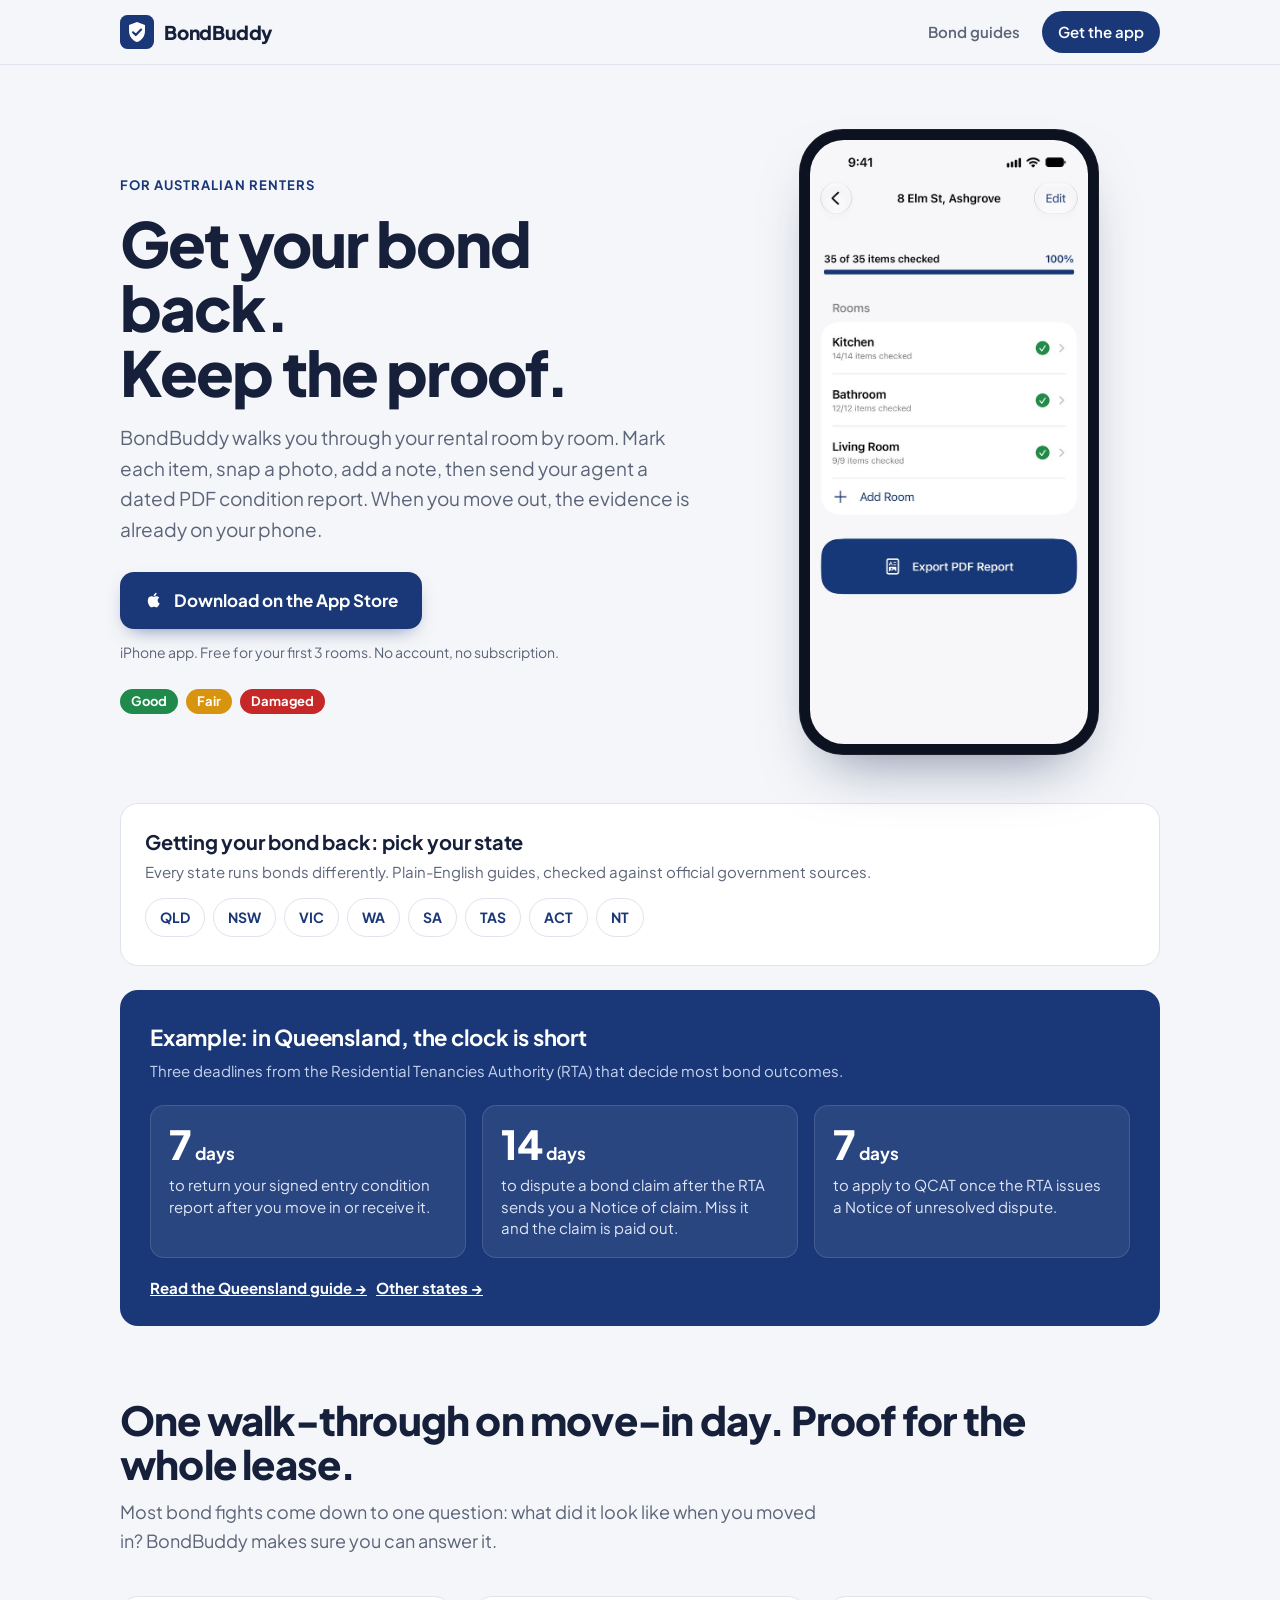
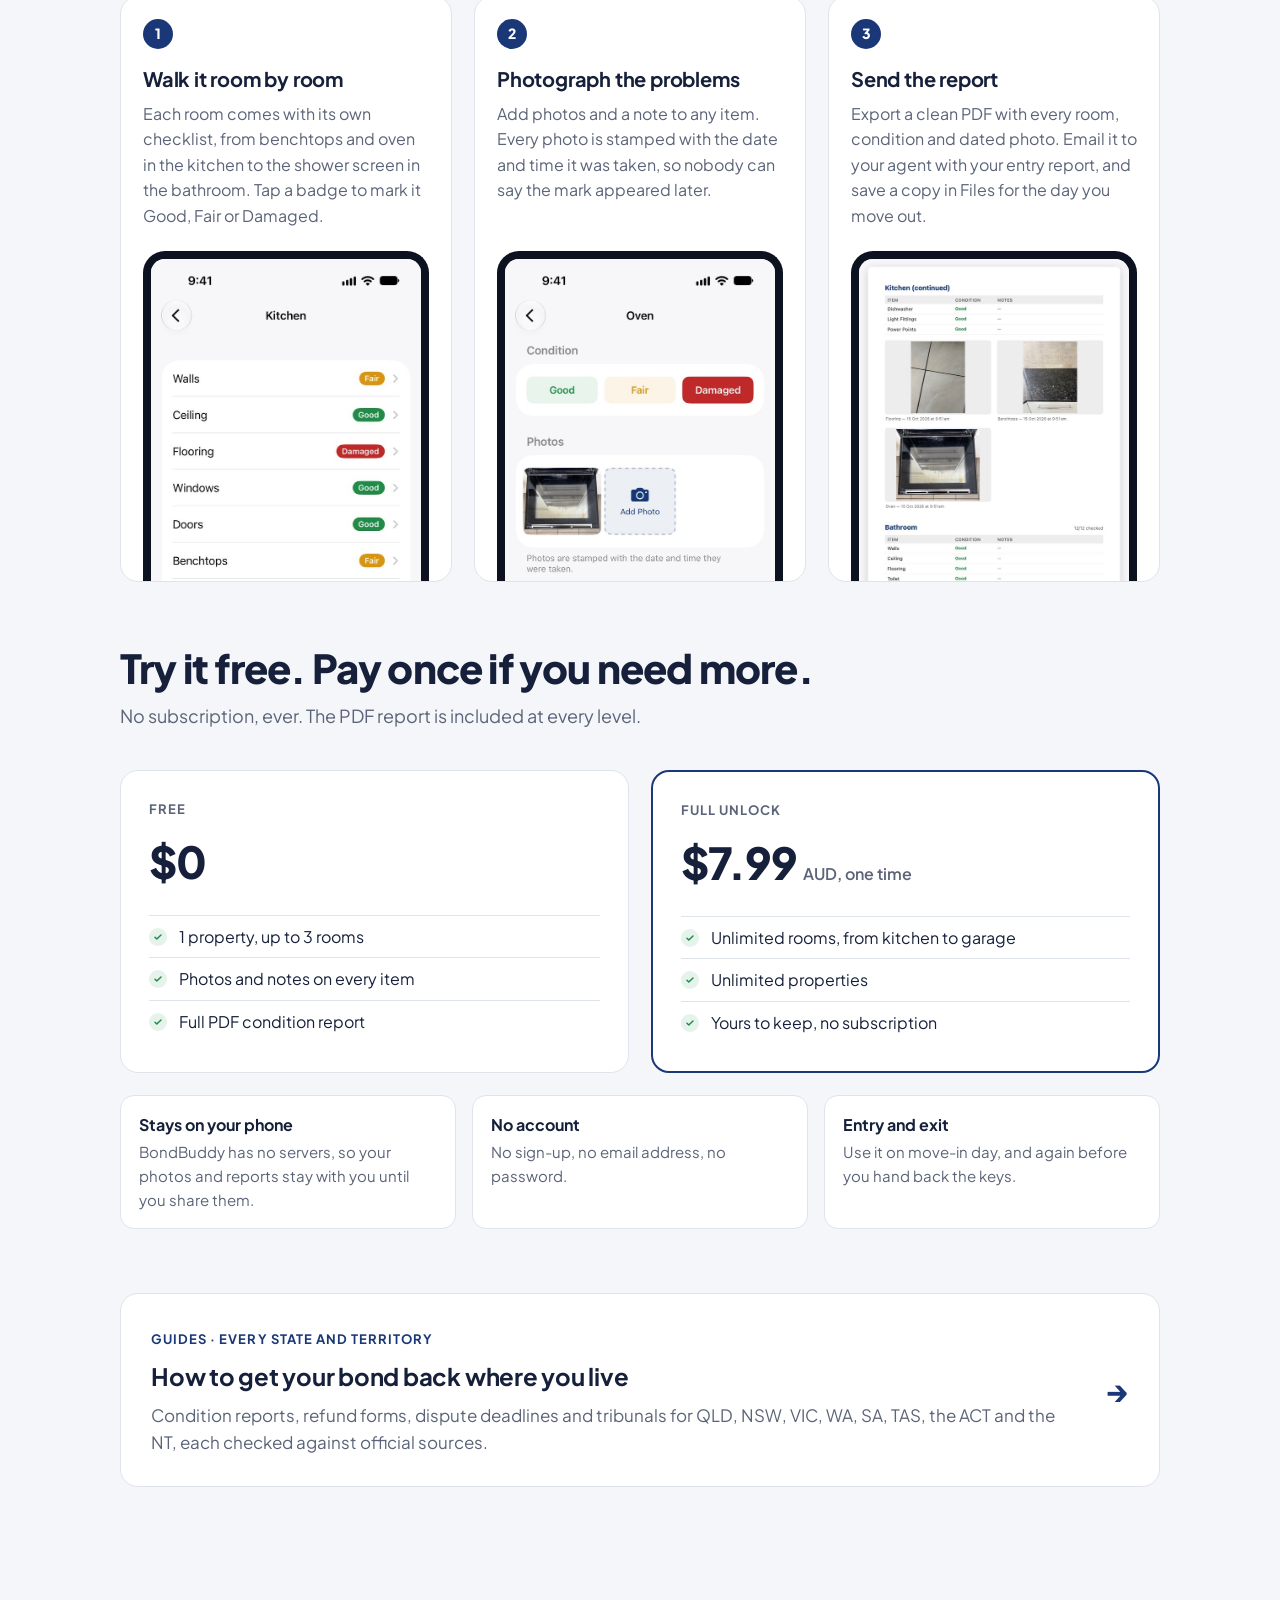
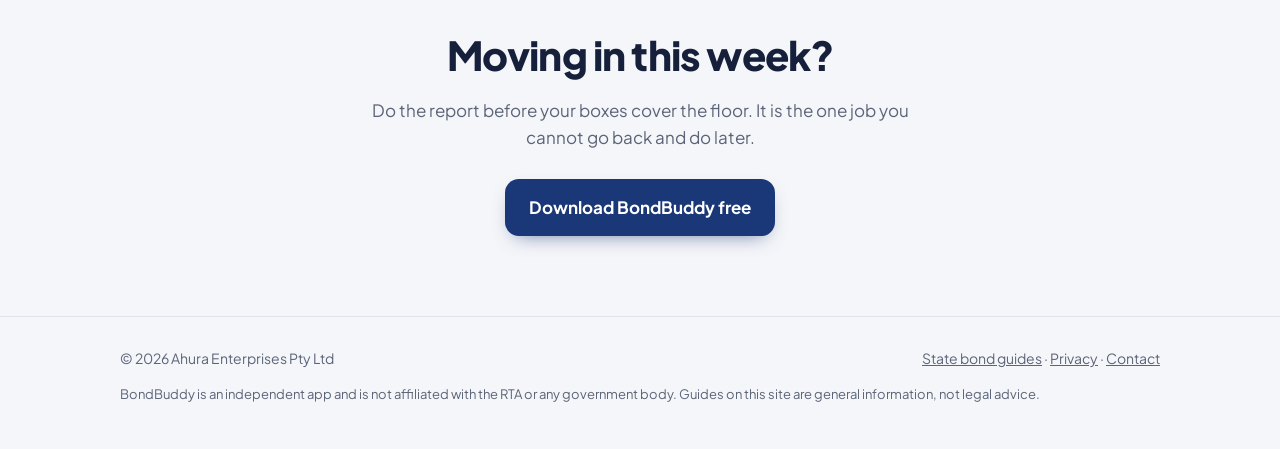
==== commit b97b5d4e: "Homepage: keep 'whole lease.' together so it doesn't orphan Co-Authored-By: Claude Opus 5.5 <noreply" ====
--- a/index.html
+++ b/index.html
@@ -110,7 +110,7 @@
 
   <section class="block" aria-labelledby="how-title">
     <div class="wrap">
-      <h2 id="how-title">One walk-through on move-in day. Proof for the whole lease.</h2>
+      <h2 id="how-title">One walk-through on move-in day. Proof for the whole&nbsp;lease.</h2>
       <p class="intro">Most bond fights come down to one question: what did it look like when you moved in? BondBuddy makes sure you can answer it.</p>
       <div class="steps">
         <article class="step">
